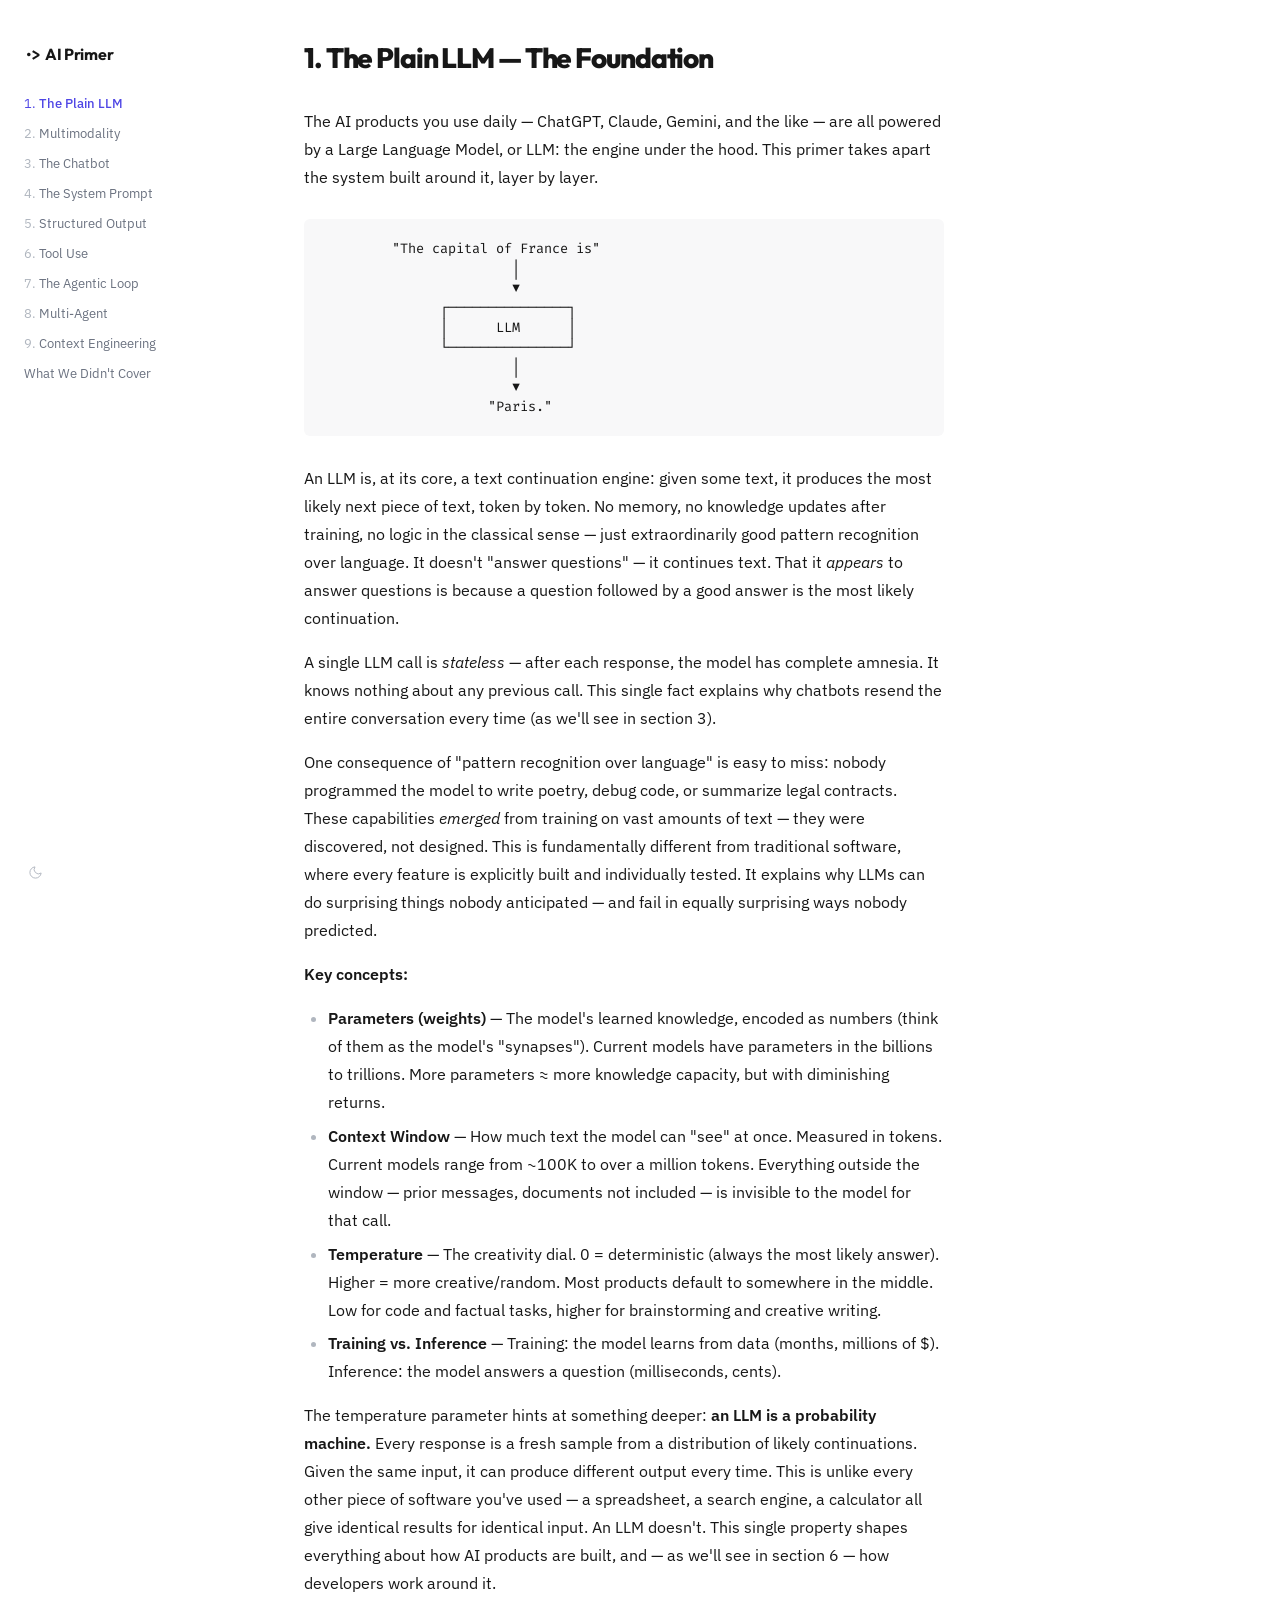
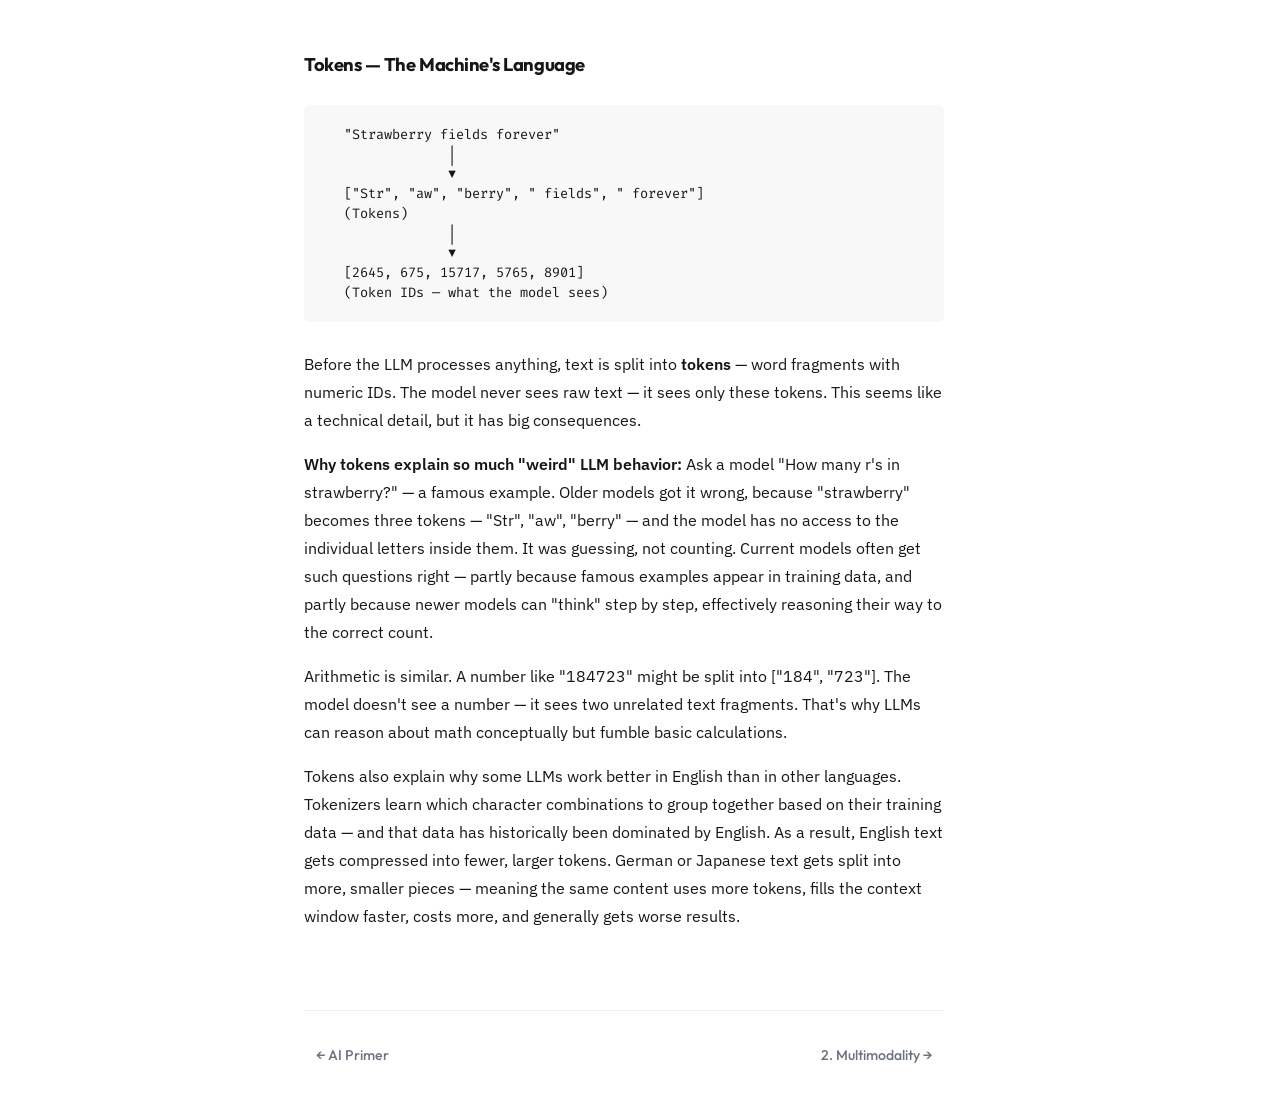
==== docs/01-plain-llm.html @ b0c19c47 "Replace GitBook with static HTML site builder Add build.py that generates a static site from toc.md " ====
<!DOCTYPE html>
<html lang="en">
<head>
  <meta charset="utf-8">
  <meta name="viewport" content="width=device-width, initial-scale=1">
  <title>1. The Plain LLM — AI Primer</title>
  <link rel="icon" type="image/svg+xml" href="favicon.svg">
  <script>(function(){var t=localStorage.getItem('theme')||(matchMedia('(prefers-color-scheme:dark)').matches?'dark':'light');document.documentElement.setAttribute('data-theme',t)})();</script>
  <link rel="preconnect" href="https://fonts.googleapis.com">
  <link rel="preconnect" href="https://fonts.gstatic.com" crossorigin>
  <link href="https://fonts.googleapis.com/css2?family=Outfit:wght@500;600;700;800&family=IBM+Plex+Sans:ital,wght@0,400;0,500;0,600;1,400&family=Fira+Code:wght@400&display=swap" rel="stylesheet">
  <style>
    :root {
      --font-display: 'Outfit', system-ui, sans-serif;
      --font-body: 'IBM Plex Sans', system-ui, sans-serif;
      --font-code: 'Fira Code', Consolas, monospace;

      --bg: #ffffff;
      --fg: #171717;
      --fg-muted: #6b7280;
      --fg-faint: #b0b6bf;
      --accent: #4f46e5;
      --accent-hover: #4338ca;
      --border: #f0f0f0;
      --code-bg: #f8f8f9;
      --sidebar-w: 240px;
      --content-max: 640px;
    }

    html[data-theme="dark"] {
      --bg: #0a0a0a;
      --fg: #e5e5e5;
      --fg-muted: #999;
      --fg-faint: #555;
      --accent: #a78bfa;
      --accent-hover: #c4b5fd;
      --border: #1e1e1e;
      --code-bg: #111111;
    }

    *, *::before, *::after { margin: 0; padding: 0; box-sizing: border-box; }
    html { scroll-behavior: smooth; }

    body {
      font-family: var(--font-body);
      background: var(--bg);
      color: var(--fg);
      line-height: 1.75;
      font-size: 1rem;
      display: flex;
      min-height: 100vh;
      -webkit-font-smoothing: antialiased;
    }

    /* --- Progress --- */
    .progress-bar {
      position: fixed;
      top: 0;
      left: 0;
      height: 1px;
      width: 0%;
      background: var(--accent);
      z-index: 1000;
      transition: width 0.15s linear;
    }

    /* --- Sidebar --- */
    .sidebar {
      width: var(--sidebar-w);
      min-width: var(--sidebar-w);
      background: var(--bg);
      position: fixed;
      top: 0; left: 0; bottom: 0;
      overflow-y: auto;
      z-index: 100;
      display: flex;
      flex-direction: column;
    }

    .sidebar-header {
      padding: 2.5rem 1.5rem 1.25rem;
    }

    .sidebar-top {
      display: flex;
      align-items: center;
    }

    .sidebar-logo {
      font-family: var(--font-display);
      font-size: 1rem;
      font-weight: 700;
      color: var(--fg);
      text-decoration: none;
      letter-spacing: -0.02em;
      transition: color 0.15s ease;
    }

    .sidebar-logo:hover { color: var(--accent); text-decoration: none; }

    .logo-mark { font-family: var(--font-code); letter-spacing: -0.2em; margin-right: 0.3em; }


    .theme-toggle {
      background: none;
      border: none;
      cursor: pointer;
      color: var(--fg-faint);
      padding: 0.25rem;
      display: flex;
      align-items: center;
      transition: color 0.15s ease;
    }

    .theme-toggle:hover { color: var(--fg); }
    .theme-toggle svg { width: 15px; height: 15px; }

    html[data-theme="light"] .icon-sun { display: none; }
    html[data-theme="dark"] .icon-moon { display: none; }

    .sidebar-links { padding: 0; flex: 1; }

    .sidebar-links a {
      display: flex;
      align-items: baseline;
      gap: 0.2rem;
      padding: 0.3rem 1.5rem;
      font-family: var(--font-body);
      font-size: 0.8rem;
      color: var(--fg-muted);
      text-decoration: none;
      line-height: 1.6;
      transition: color 0.15s ease;
    }

    .sidebar-links a:hover {
      color: var(--fg);
      text-decoration: none;
    }

    .sidebar-links a.active {
      color: var(--accent);
      font-weight: 500;
    }

    .ch-num {
      font-family: var(--font-body);
      font-size: 0.8rem;
      font-weight: 400;
      color: var(--fg-faint);
    }

    .sidebar-links a.active .ch-num { color: var(--accent); }

    .sidebar-footer {
      padding: 1rem 1.5rem;
    }

    /* --- Mobile menu --- */
    .mobile-menu-btn {
      display: none;
      position: fixed;
      top: 0.75rem;
      left: 0.75rem;
      z-index: 200;
      background: var(--bg);
      border: 1px solid var(--border);
      border-radius: 8px;
      width: 2.25rem;
      height: 2.25rem;
      cursor: pointer;
      color: var(--fg-muted);
      font-size: 0;
      align-items: center;
      justify-content: center;
    }

    .mobile-menu-btn svg { width: 16px; height: 16px; }

    .mobile-overlay {
      display: none;
      position: fixed;
      inset: 0;
      background: rgba(0,0,0,0.2);
      z-index: 50;
      opacity: 0;
      transition: opacity 0.25s ease;
    }

    /* --- Content --- */
    .content {
      margin-left: var(--sidebar-w);
      flex: 1;
      padding: 2.5rem 4rem;
      max-width: calc(var(--content-max) + 8rem);
      animation: fadeIn 0.3s ease;
    }

    @keyframes fadeIn {
      from { opacity: 0; }
      to { opacity: 1; }
    }

    /* --- Typography --- */
    h1 {
      font-family: var(--font-display);
      font-size: 1.75rem;
      font-weight: 800;
      line-height: 1.25;
      margin: 0 0 2rem;
      letter-spacing: -0.04em;
    }

    h2 {
      font-family: var(--font-display);
      font-size: 1.15rem;
      font-weight: 700;
      line-height: 1.3;
      margin: 3.5rem 0 1rem;
      letter-spacing: -0.025em;
    }

    h3 {
      font-family: var(--font-display);
      font-size: 0.95rem;
      font-weight: 700;
      line-height: 1.4;
      margin: 2.5rem 0 0.75rem;
      letter-spacing: -0.01em;
    }

    p { margin: 1rem 0; }

    a {
      color: var(--accent);
      text-decoration: none;
      transition: color 0.15s ease;
    }

    a:hover {
      color: var(--accent-hover);
      text-decoration: underline;
      text-underline-offset: 2px;
      text-decoration-thickness: 1px;
    }

    strong { font-weight: 600; }

    /* --- Code & Diagrams --- */
    code {
      font-family: var(--font-code);
      font-size: 0.85em;
      background: var(--code-bg);
      padding: 0.15em 0.35em;
      border-radius: 4px;
    }

    pre {
      background: var(--code-bg);
      border-radius: 6px;
      padding: 1.25rem 1.5rem;
      overflow-x: auto;
      margin: 1.75rem 0;
      line-height: 1.45;
    }

    pre code {
      background: none;
      padding: 0;
      font-size: 0.85rem;
      line-height: inherit;
      display: block;
    }

    /* --- Blockquotes --- */
    blockquote {
      border-left: 2px solid var(--border);
      padding-left: 1.25rem;
      margin: 1.5rem 0;
      color: var(--fg-muted);
    }

    blockquote p { margin: 0.5rem 0; }

    /* --- Tables --- */
    table {
      width: 100%;
      border-collapse: collapse;
      margin: 1.5rem 0;
      font-size: 0.88rem;
    }

    th, td {
      text-align: left;
      padding: 0.6rem 0.75rem;
      border-bottom: 1px solid var(--border);
    }

    th {
      font-family: var(--font-display);
      font-weight: 600;
      font-size: 0.7rem;
      text-transform: uppercase;
      letter-spacing: 0.06em;
      color: var(--fg-muted);
    }

    tr:last-child td { border-bottom: none; }

    /* --- Lists --- */
    ul, ol { margin: 1rem 0; padding-left: 1.5rem; }
    li { margin: 0.35rem 0; }
    li::marker { color: var(--fg-faint); }

    /* --- Misc --- */
    hr { border: none; border-top: 1px solid var(--border); margin: 3rem 0; }
    img { max-width: 100%; height: auto; margin: 1.5rem 0; }

    /* --- Prev/Next --- */
    .prev-next {
      display: flex;
      justify-content: space-between;
      margin-top: 5rem;
      padding-top: 2rem;
      border-top: 1px solid var(--border);
      font-family: var(--font-display);
      font-size: 0.88rem;
    }

    .prev-next a {
      max-width: 48%;
      color: var(--fg-muted);
      font-weight: 500;
      padding: 0.5rem 0.75rem;
      border-radius: 6px;
      transition: all 0.15s ease;
    }

    .prev-next a:hover { color: var(--accent); background: var(--code-bg); text-decoration: none; }

    /* --- Scrollbar --- */
    ::-webkit-scrollbar { width: 0px; }
    ::selection { background: var(--accent); color: #fff; }

    /* --- Mobile --- */
    @media (max-width: 860px) {
      .mobile-menu-btn { display: flex; }
      .mobile-overlay { display: block; }

      .sidebar {
        transform: translateX(-100%);
        transition: transform 0.25s cubic-bezier(0.4, 0, 0.2, 1);
        background: var(--bg);
      }

      .sidebar.open {
        transform: translateX(0);
        box-shadow: 2px 0 24px rgba(0,0,0,0.06);
      }

      .mobile-overlay.open { opacity: 1; }

      .content {
        margin-left: 0;
        padding: 2rem 1.5rem;
        padding-top: 4rem;
        max-width: 100%;
      }

      h1 { font-size: 1.5rem; }
    }

    @media print {
      .sidebar, .mobile-menu-btn, .progress-bar, .prev-next, .mobile-overlay { display: none !important; }
      .content { margin-left: 0; max-width: 100%; padding: 0; }
    }
  </style>
</head>
<body>
  <div class="progress-bar"></div>
  <div class="mobile-overlay"></div>
  <button class="mobile-menu-btn" aria-label="Toggle navigation">
    <svg viewBox="0 0 24 24" fill="none" stroke="currentColor" stroke-width="2" stroke-linecap="round"><line x1="3" y1="6" x2="21" y2="6"/><line x1="3" y1="12" x2="21" y2="12"/><line x1="3" y1="18" x2="21" y2="18"/></svg>
  </button>
  <nav class="sidebar">
    <div class="sidebar-header">
      <a href="index.html" class="sidebar-logo"><span class="logo-mark">·&gt;</span> AI Primer</a>
    </div>
    <div class="sidebar-links">
      <a href="01-plain-llm.html" class="active"><span class="ch-num">1.</span>The Plain LLM</a>
<a href="02-multimodality.html"><span class="ch-num">2.</span>Multimodality</a>
<a href="03-chatbot.html"><span class="ch-num">3.</span>The Chatbot</a>
<a href="04-system-prompt.html"><span class="ch-num">4.</span>The System Prompt</a>
<a href="05-structured-output.html"><span class="ch-num">5.</span>Structured Output</a>
<a href="06-tool-use.html"><span class="ch-num">6.</span>Tool Use</a>
<a href="07-agentic-loop.html"><span class="ch-num">7.</span>The Agentic Loop</a>
<a href="08-multi-agent.html"><span class="ch-num">8.</span>Multi-Agent</a>
<a href="09-context-engineering.html"><span class="ch-num">9.</span>Context Engineering</a>
<a href="what-we-didnt-cover.html">What We Didn't Cover</a>
    </div>
    <div class="sidebar-footer">
      <button class="theme-toggle" aria-label="Toggle theme">
        <svg class="icon-moon" viewBox="0 0 24 24" fill="none" stroke="currentColor" stroke-width="1.5"><path d="M21 12.79A9 9 0 1 1 11.21 3 7 7 0 0 0 21 12.79z"/></svg>
        <svg class="icon-sun" viewBox="0 0 24 24" fill="none" stroke="currentColor" stroke-width="1.5"><circle cx="12" cy="12" r="5"/><line x1="12" y1="1" x2="12" y2="3"/><line x1="12" y1="21" x2="12" y2="23"/><line x1="4.22" y1="4.22" x2="5.64" y2="5.64"/><line x1="18.36" y1="18.36" x2="19.78" y2="19.78"/><line x1="1" y1="12" x2="3" y2="12"/><line x1="21" y1="12" x2="23" y2="12"/><line x1="4.22" y1="19.78" x2="5.64" y2="18.36"/><line x1="18.36" y1="5.64" x2="19.78" y2="4.22"/></svg>
      </button>
    </div>
  </nav>
  <main class="content">
    <article><h1>1. The Plain LLM — The Foundation</h1>
<p>The AI products you use daily — ChatGPT, Claude, Gemini, and the like — are all powered by a Large Language Model, or LLM: the engine under the hood. This primer takes apart the system built around it, layer by layer.</p>
<pre><code>        &quot;The capital of France is&quot;
                       │
                       ▼
              ┌───────────────┐
              │      LLM      │
              └───────────────┘
                       │
                       ▼
                    &quot;Paris.&quot;
</code></pre>
<p>An LLM is, at its core, a text continuation engine: given some text, it produces the most likely next piece of text, token by token. No memory, no knowledge updates after training, no logic in the classical sense — just extraordinarily good pattern recognition over language. It doesn't &quot;answer questions&quot; — it continues text. That it <em>appears</em> to answer questions is because a question followed by a good answer is the most likely continuation.</p>
<p>A single LLM call is <em>stateless</em> — after each response, the model has complete amnesia. It knows nothing about any previous call. This single fact explains why chatbots resend the entire conversation every time (as we'll see in section 3).</p>
<p>One consequence of &quot;pattern recognition over language&quot; is easy to miss: nobody programmed the model to write poetry, debug code, or summarize legal contracts. These capabilities <em>emerged</em> from training on vast amounts of text — they were discovered, not designed. This is fundamentally different from traditional software, where every feature is explicitly built and individually tested. It explains why LLMs can do surprising things nobody anticipated — and fail in equally surprising ways nobody predicted.</p>
<p><strong>Key concepts:</strong></p>
<ul>
<li><strong>Parameters (weights)</strong> — The model's learned knowledge, encoded as numbers (think of them as the model's &quot;synapses&quot;). Current models have parameters in the billions to trillions. More parameters ≈ more knowledge capacity, but with diminishing returns.</li>
<li><strong>Context Window</strong> — How much text the model can &quot;see&quot; at once. Measured in tokens. Current models range from ~100K to over a million tokens. Everything outside the window — prior messages, documents not included — is invisible to the model for that call.</li>
<li><strong>Temperature</strong> — The creativity dial. 0 = deterministic (always the most likely answer). Higher = more creative/random. Most products default to somewhere in the middle. Low for code and factual tasks, higher for brainstorming and creative writing.</li>
<li><strong>Training vs. Inference</strong> — Training: the model learns from data (months, millions of $). Inference: the model answers a question (milliseconds, cents).</li>
</ul>
<p>The temperature parameter hints at something deeper: <strong>an LLM is a probability machine.</strong> Every response is a fresh sample from a distribution of likely continuations. Given the same input, it can produce different output every time. This is unlike every other piece of software you've used — a spreadsheet, a search engine, a calculator all give identical results for identical input. An LLM doesn't. This single property shapes everything about how AI products are built, and — as we'll see in section 6 — how developers work around it.</p>
<h2>Tokens — The Machine's Language</h2>
<pre><code>  &quot;Strawberry fields forever&quot;
               │
               ▼
  [&quot;Str&quot;, &quot;aw&quot;, &quot;berry&quot;, &quot; fields&quot;, &quot; forever&quot;]
  (Tokens)
               │
               ▼
  [2645, 675, 15717, 5765, 8901]
  (Token IDs — what the model sees)
</code></pre>
<p>Before the LLM processes anything, text is split into <strong>tokens</strong> — word fragments with numeric IDs. The model never sees raw text — it sees only these tokens. This seems like a technical detail, but it has big consequences.</p>
<p><strong>Why tokens explain so much &quot;weird&quot; LLM behavior:</strong> Ask a model &quot;How many r's in strawberry?&quot; — a famous example. Older models got it wrong, because &quot;strawberry&quot; becomes three tokens — &quot;Str&quot;, &quot;aw&quot;, &quot;berry&quot; — and the model has no access to the individual letters inside them. It was guessing, not counting. Current models often get such questions right — partly because famous examples appear in training data, and partly because newer models can &quot;think&quot; step by step, effectively reasoning their way to the correct count.</p>
<p>Arithmetic is similar. A number like &quot;184723&quot; might be split into [&quot;184&quot;, &quot;723&quot;]. The model doesn't see a number — it sees two unrelated text fragments. That's why LLMs can reason about math conceptually but fumble basic calculations.</p>
<p>Tokens also explain why some LLMs work better in English than in other languages. Tokenizers learn which character combinations to group together based on their training data — and that data has historically been dominated by English. As a result, English text gets compressed into fewer, larger tokens. German or Japanese text gets split into more, smaller pieces — meaning the same content uses more tokens, fills the context window faster, costs more, and generally gets worse results.</p>
</article>
    <div class="prev-next">
      <div><a href="index.html">← AI Primer</a></div>
      <div><a href="02-multimodality.html">2. Multimodality →</a></div>
    </div>
  </main>
  <script>
    (function() {
      var bar = document.querySelector('.progress-bar');
      window.addEventListener('scroll', function() {
        var h = document.documentElement.scrollHeight - window.innerHeight;
        bar.style.width = h > 0 ? (window.scrollY / h * 100) + '%' : '0%';
      });
      var btn = document.querySelector('.mobile-menu-btn');
      var sidebar = document.querySelector('.sidebar');
      var overlay = document.querySelector('.mobile-overlay');
      btn.addEventListener('click', function() {
        sidebar.classList.toggle('open');
        overlay.classList.toggle('open');
      });
      overlay.addEventListener('click', function() {
        sidebar.classList.remove('open');
        overlay.classList.remove('open');
      });
      document.querySelector('.theme-toggle').addEventListener('click', function() {
        var d = document.documentElement;
        var next = d.getAttribute('data-theme') === 'dark' ? 'light' : 'dark';
        d.setAttribute('data-theme', next);
        localStorage.setItem('theme', next);
      });
    })();
  </script>
</body>
</html>
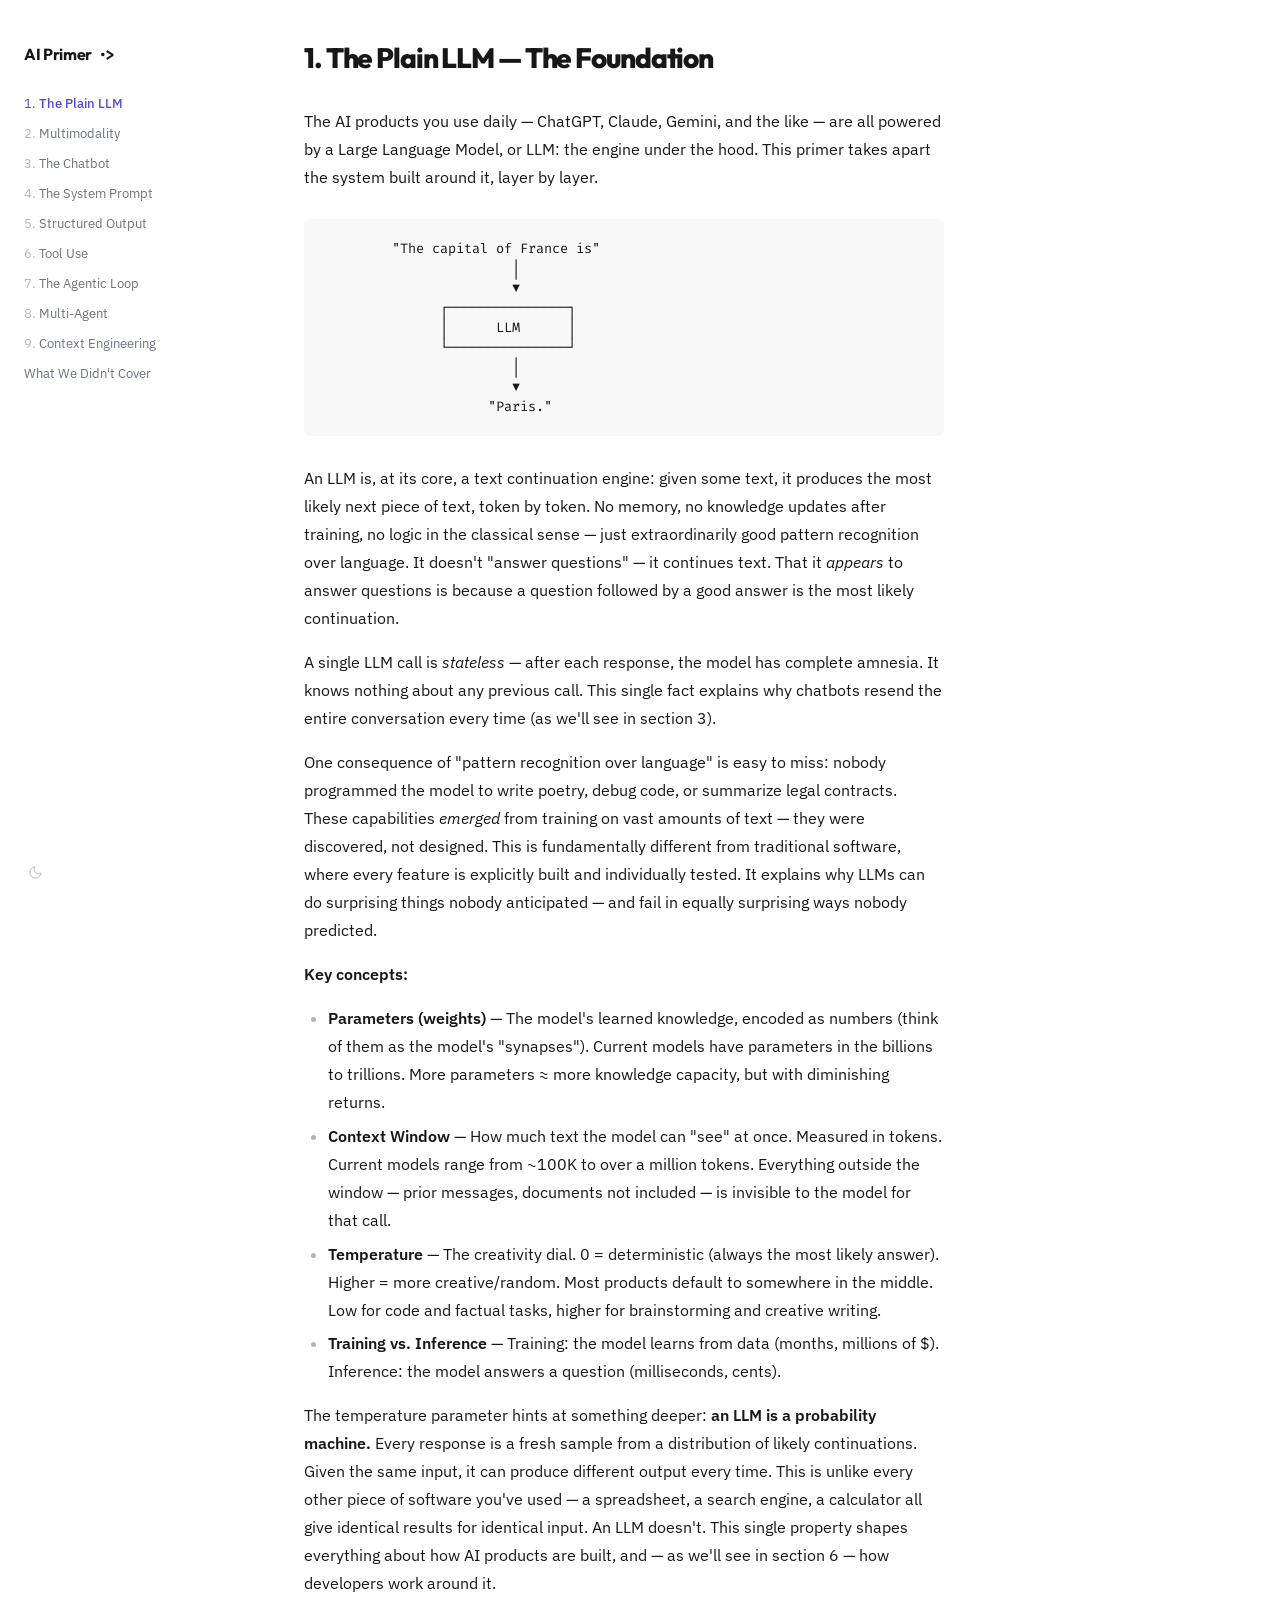
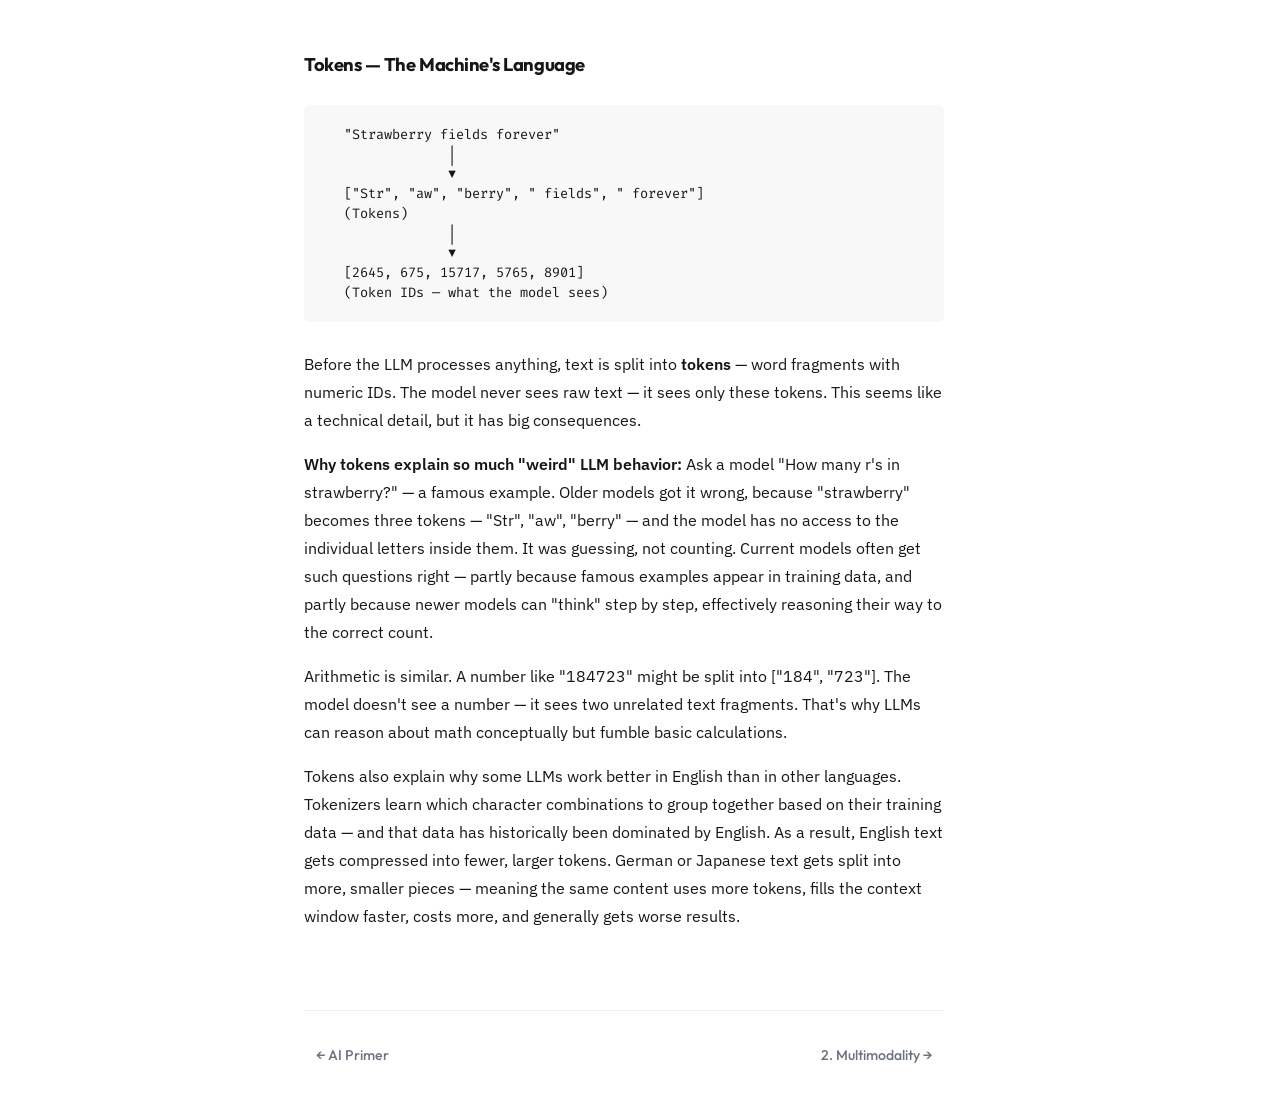
==== commit 86337cc6: "Move logo mark after site title in sidebar" ====
--- a/docs/01-plain-llm.html
+++ b/docs/01-plain-llm.html
@@ -98,7 +98,7 @@
 
     .sidebar-logo:hover { color: var(--accent); text-decoration: none; }
 
-    .logo-mark { font-family: var(--font-code); letter-spacing: -0.2em; margin-right: 0.3em; }
+    .logo-mark { font-family: var(--font-code); letter-spacing: -0.2em; margin-left: 0.2em; }
 
 
     .theme-toggle {
@@ -384,7 +384,7 @@
   </button>
   <nav class="sidebar">
     <div class="sidebar-header">
-      <a href="index.html" class="sidebar-logo"><span class="logo-mark">·&gt;</span> AI Primer</a>
+      <a href="index.html" class="sidebar-logo">AI Primer <span class="logo-mark">·&gt;</span></a>
     </div>
     <div class="sidebar-links">
       <a href="01-plain-llm.html" class="active"><span class="ch-num">1.</span>The Plain LLM</a>
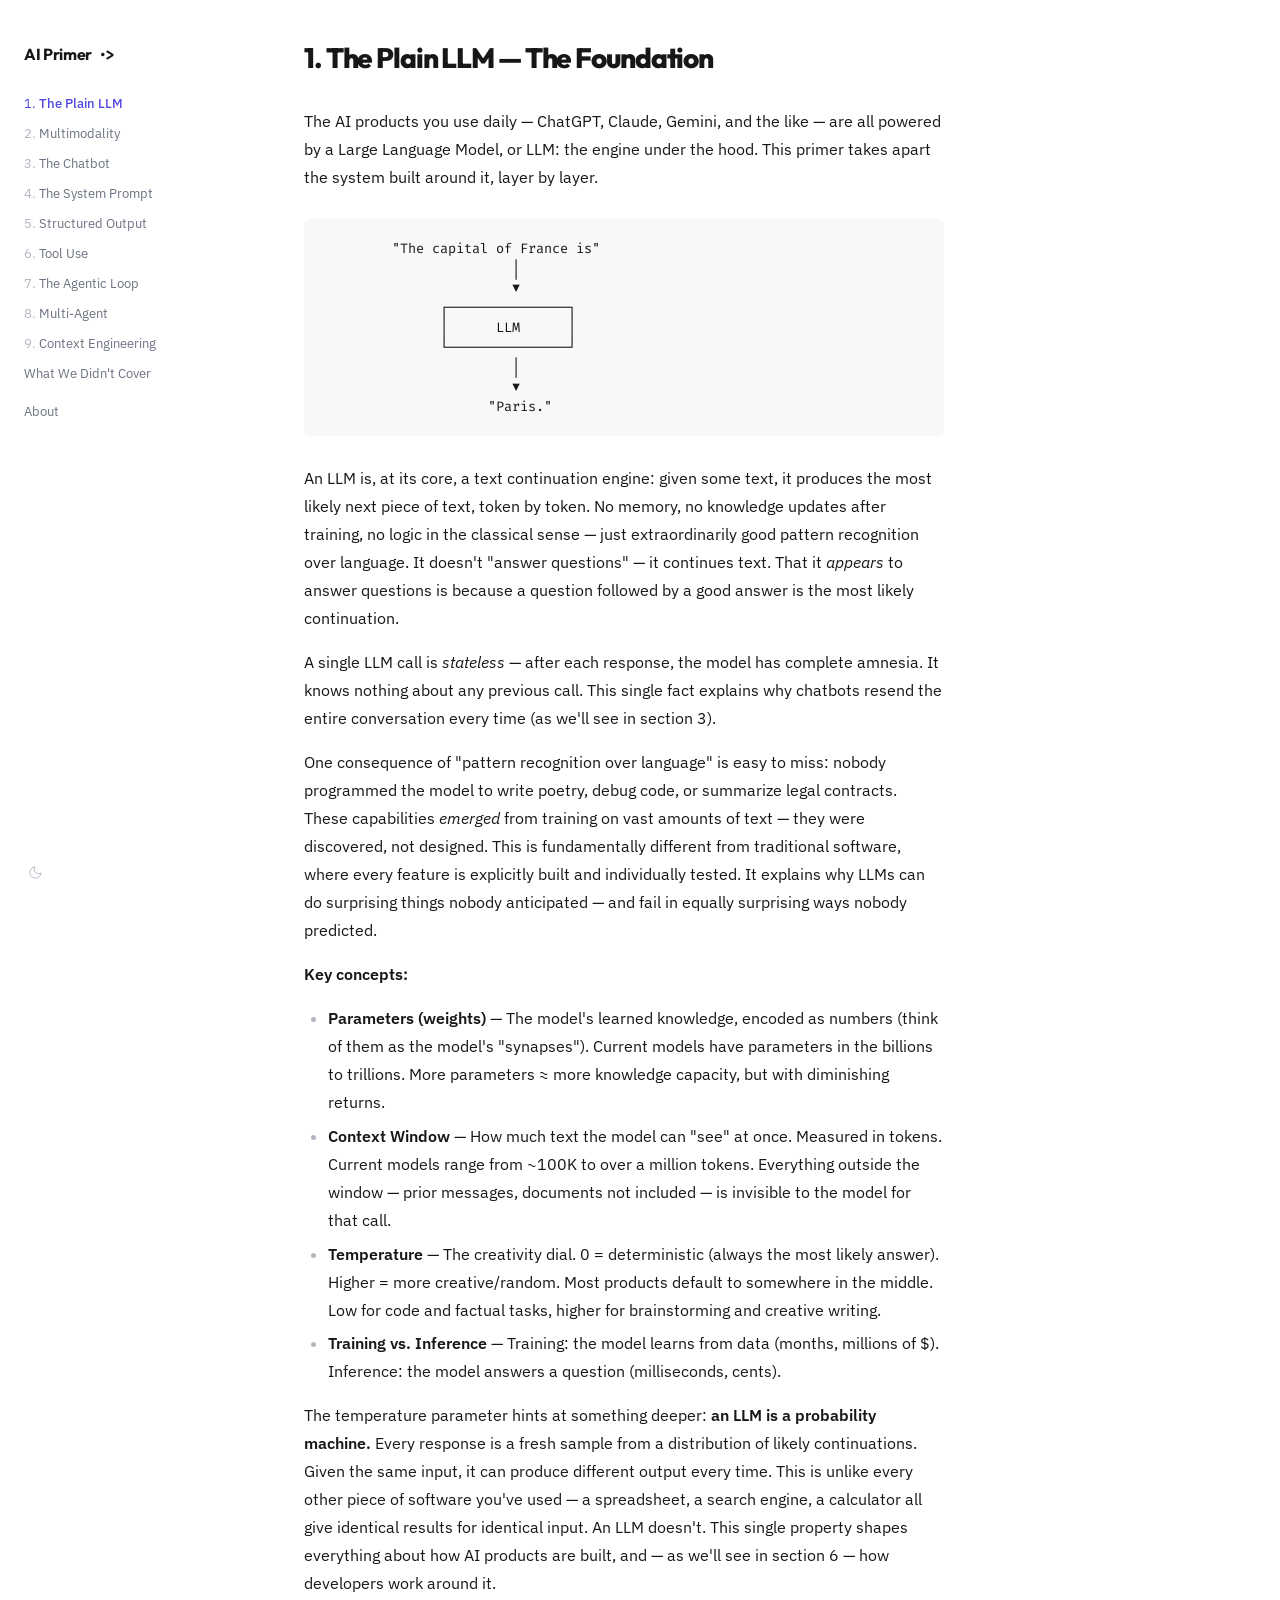
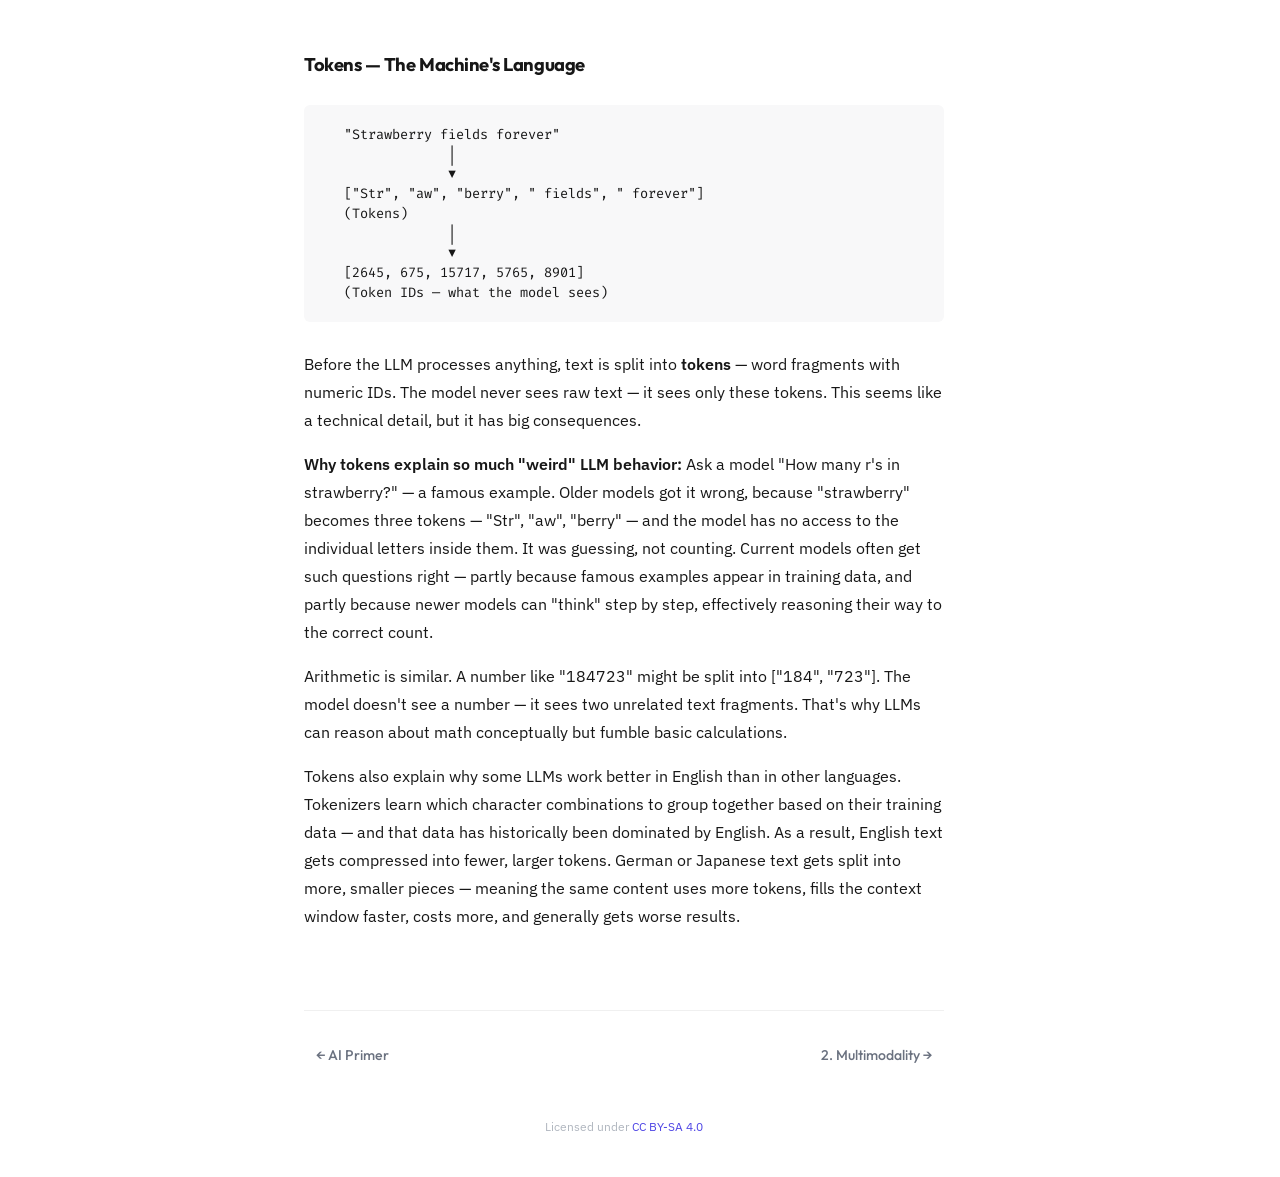
==== commit a8e9b9cc: "Add About link to sidebar navigation" ====
--- a/docs/01-plain-llm.html
+++ b/docs/01-plain-llm.html
@@ -151,6 +151,8 @@
     }
 
     .sidebar-links a.active .ch-num { color: var(--accent); }
+
+    .sidebar-about { margin-top: 0.5rem; }
 
     .sidebar-footer {
       padding: 1rem 1.5rem;
@@ -337,6 +339,13 @@
     }
 
     .prev-next a:hover { color: var(--accent); background: var(--code-bg); text-decoration: none; }
+
+    .license {
+      margin-top: 3rem;
+      font-size: 0.75rem;
+      color: var(--fg-faint);
+      text-align: center;
+    }
 
     /* --- Scrollbar --- */
     ::-webkit-scrollbar { width: 0px; }
@@ -397,6 +406,7 @@
 <a href="08-multi-agent.html"><span class="ch-num">8.</span>Multi-Agent</a>
 <a href="09-context-engineering.html"><span class="ch-num">9.</span>Context Engineering</a>
 <a href="what-we-didnt-cover.html">What We Didn't Cover</a>
+<a href="index.html" class="sidebar-about">About</a>
     </div>
     <div class="sidebar-footer">
       <button class="theme-toggle" aria-label="Toggle theme">
@@ -449,6 +459,9 @@
       <div><a href="index.html">← AI Primer</a></div>
       <div><a href="02-multimodality.html">2. Multimodality →</a></div>
     </div>
+    <footer class="license">
+      Licensed under <a href="https://creativecommons.org/licenses/by-sa/4.0/">CC BY-SA 4.0</a>
+    </footer>
   </main>
   <script>
     (function() {
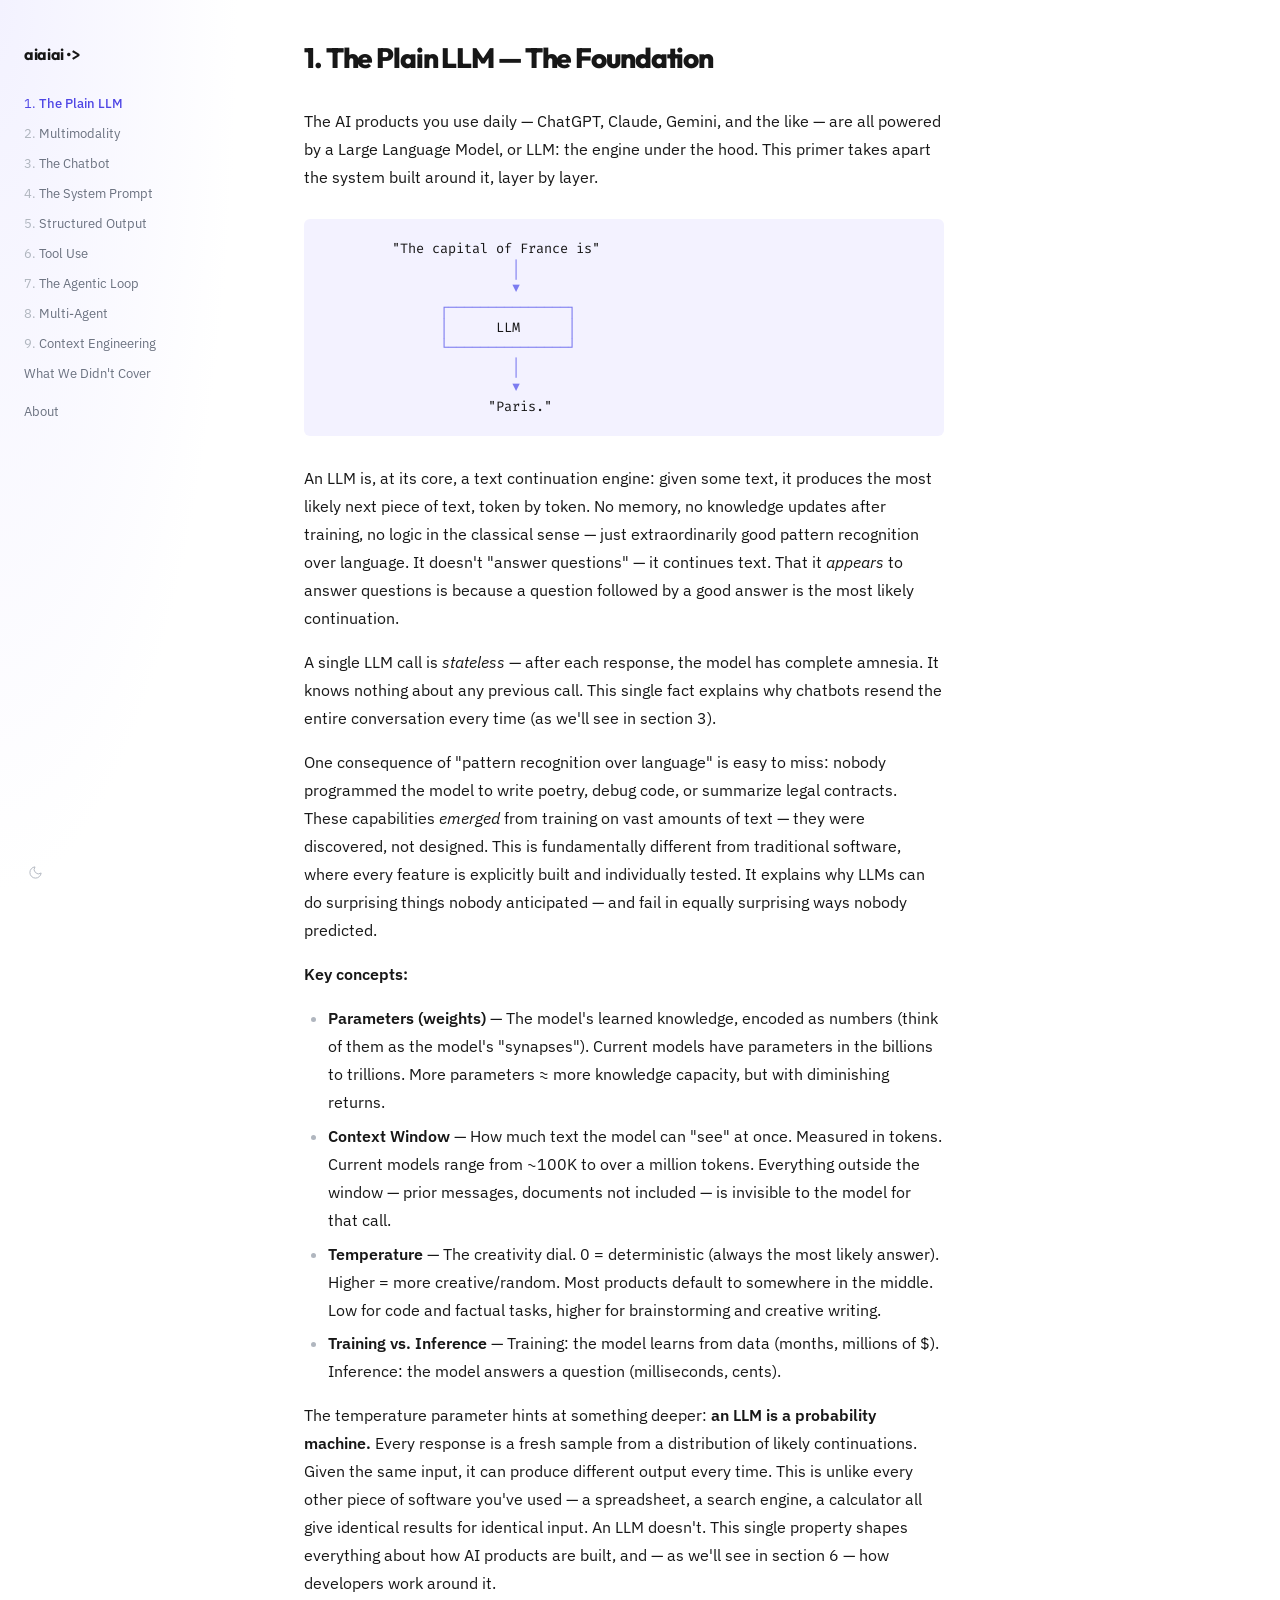
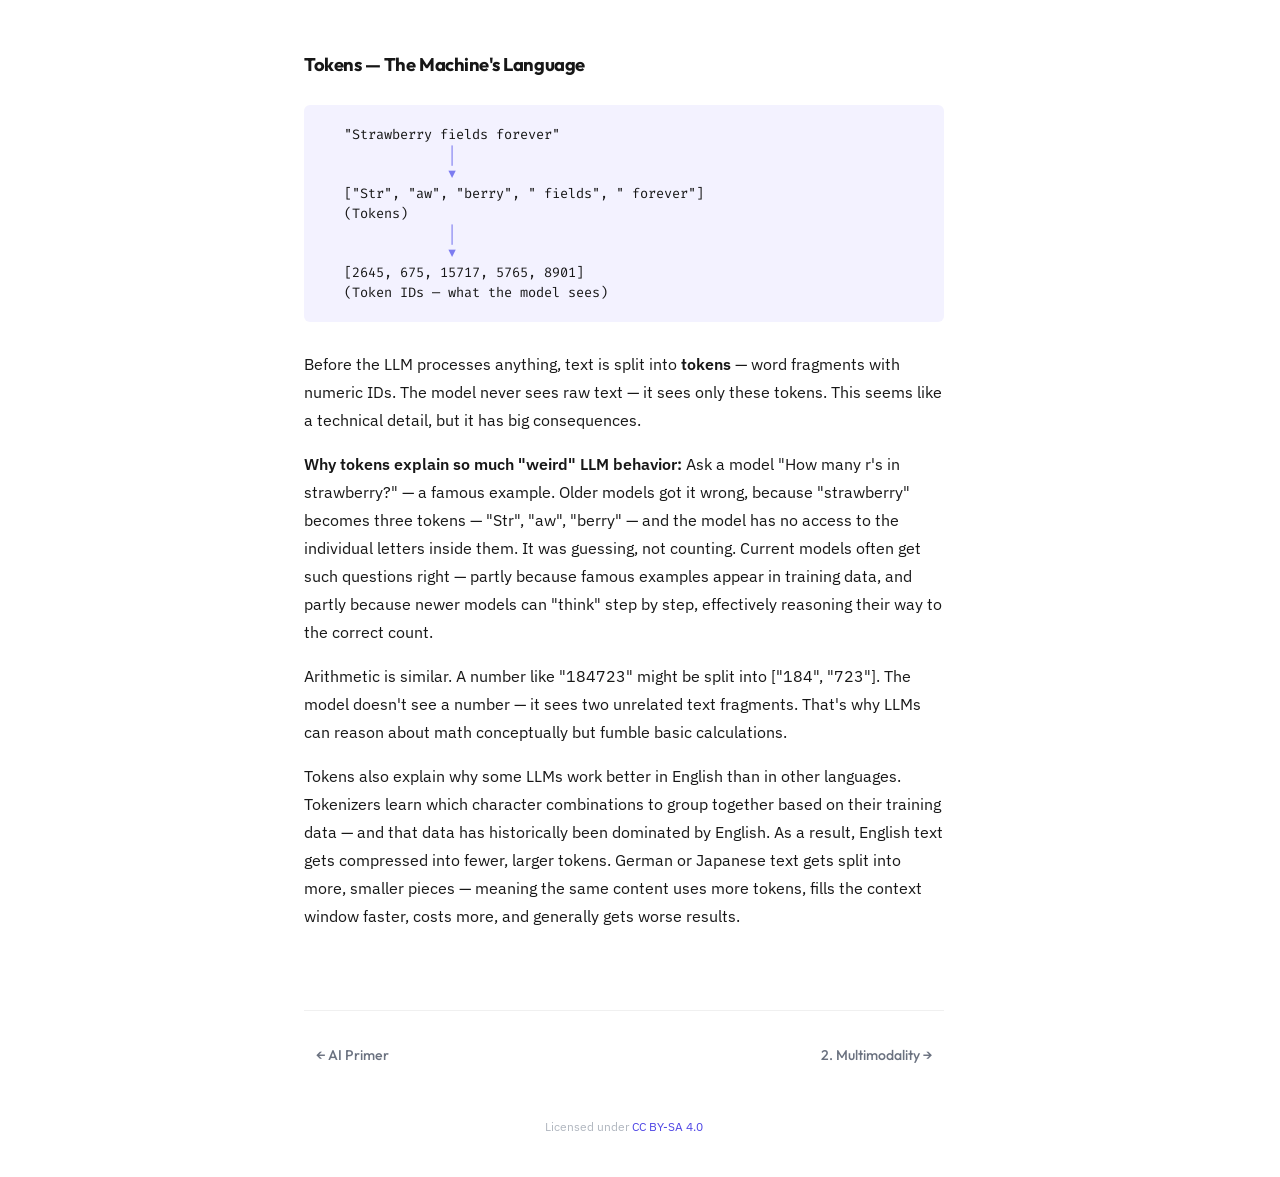
==== commit 8694897d: "Apply aiaiai lockup to site branding" ====
--- a/docs/01-plain-llm.html
+++ b/docs/01-plain-llm.html
@@ -22,20 +22,20 @@
       --accent: #4f46e5;
       --accent-hover: #4338ca;
       --border: #f0f0f0;
-      --code-bg: #f8f8f9;
+      --code-bg: #f3f2ff;
       --sidebar-w: 240px;
       --content-max: 640px;
     }
 
     html[data-theme="dark"] {
-      --bg: #0a0a0a;
+      --bg: #161616;
       --fg: #e5e5e5;
       --fg-muted: #999;
       --fg-faint: #555;
       --accent: #a78bfa;
       --accent-hover: #c4b5fd;
       --border: #1e1e1e;
-      --code-bg: #111111;
+      --code-bg: #110f1a;
     }
 
     *, *::before, *::after { margin: 0; padding: 0; box-sizing: border-box; }
@@ -52,23 +52,11 @@
       -webkit-font-smoothing: antialiased;
     }
 
-    /* --- Progress --- */
-    .progress-bar {
-      position: fixed;
-      top: 0;
-      left: 0;
-      height: 1px;
-      width: 0%;
-      background: var(--accent);
-      z-index: 1000;
-      transition: width 0.15s linear;
-    }
-
     /* --- Sidebar --- */
     .sidebar {
       width: var(--sidebar-w);
       min-width: var(--sidebar-w);
-      background: var(--bg);
+      background: radial-gradient(ellipse at top left, #f3f2ff 0%, var(--bg) 70%);
       position: fixed;
       top: 0; left: 0; bottom: 0;
       overflow-y: auto;
@@ -98,7 +86,17 @@
 
     .sidebar-logo:hover { color: var(--accent); text-decoration: none; }
 
-    .logo-mark { font-family: var(--font-code); letter-spacing: -0.2em; margin-left: 0.2em; }
+    .logo-mark {
+      display: inline-block;
+      font-family: var(--font-code);
+      letter-spacing: -0.2em;
+      margin-left: -0.02em;
+    }
+
+    .title-logo-mark {
+      margin-left: 0.05em;
+      margin-right: 0.62em;
+    }
 
 
     .theme-toggle {
@@ -117,6 +115,7 @@
 
     html[data-theme="light"] .icon-sun { display: none; }
     html[data-theme="dark"] .icon-moon { display: none; }
+    html[data-theme="dark"] .sidebar { background: radial-gradient(ellipse at top left, #100f18 0%, var(--bg) 70%); }
 
     .sidebar-links { padding: 0; flex: 1; }
 
@@ -274,6 +273,9 @@
       display: block;
     }
 
+    .dc { color: #7c7cf0; }
+    html[data-theme="dark"] .dc { color: #6e6ec0; }
+
     /* --- Blockquotes --- */
     blockquote {
       border-left: 2px solid var(--border);
@@ -380,20 +382,19 @@
     }
 
     @media print {
-      .sidebar, .mobile-menu-btn, .progress-bar, .prev-next, .mobile-overlay { display: none !important; }
+      .sidebar, .mobile-menu-btn, .prev-next, .mobile-overlay { display: none !important; }
       .content { margin-left: 0; max-width: 100%; padding: 0; }
     }
   </style>
 </head>
 <body>
-  <div class="progress-bar"></div>
   <div class="mobile-overlay"></div>
   <button class="mobile-menu-btn" aria-label="Toggle navigation">
     <svg viewBox="0 0 24 24" fill="none" stroke="currentColor" stroke-width="2" stroke-linecap="round"><line x1="3" y1="6" x2="21" y2="6"/><line x1="3" y1="12" x2="21" y2="12"/><line x1="3" y1="18" x2="21" y2="18"/></svg>
   </button>
   <nav class="sidebar">
     <div class="sidebar-header">
-      <a href="index.html" class="sidebar-logo">AI Primer <span class="logo-mark">·&gt;</span></a>
+      <a href="index.html" class="sidebar-logo">aiaiai<span class="logo-mark">·&gt;</span></a>
     </div>
     <div class="sidebar-links">
       <a href="01-plain-llm.html" class="active"><span class="ch-num">1.</span>The Plain LLM</a>
@@ -465,10 +466,8 @@
   </main>
   <script>
     (function() {
-      var bar = document.querySelector('.progress-bar');
-      window.addEventListener('scroll', function() {
-        var h = document.documentElement.scrollHeight - window.innerHeight;
-        bar.style.width = h > 0 ? (window.scrollY / h * 100) + '%' : '0%';
+      document.querySelectorAll('pre code').forEach(function(el) {
+        el.innerHTML = el.innerHTML.replace(/([┌┐└┘│─├┤┬┴┼▼▶◀═╔╗╚╝║╠╣╦╩╬→←↓↑▲►◄●·]+)/g, '<span class="dc">$1</span>');
       });
       var btn = document.querySelector('.mobile-menu-btn');
       var sidebar = document.querySelector('.sidebar');
